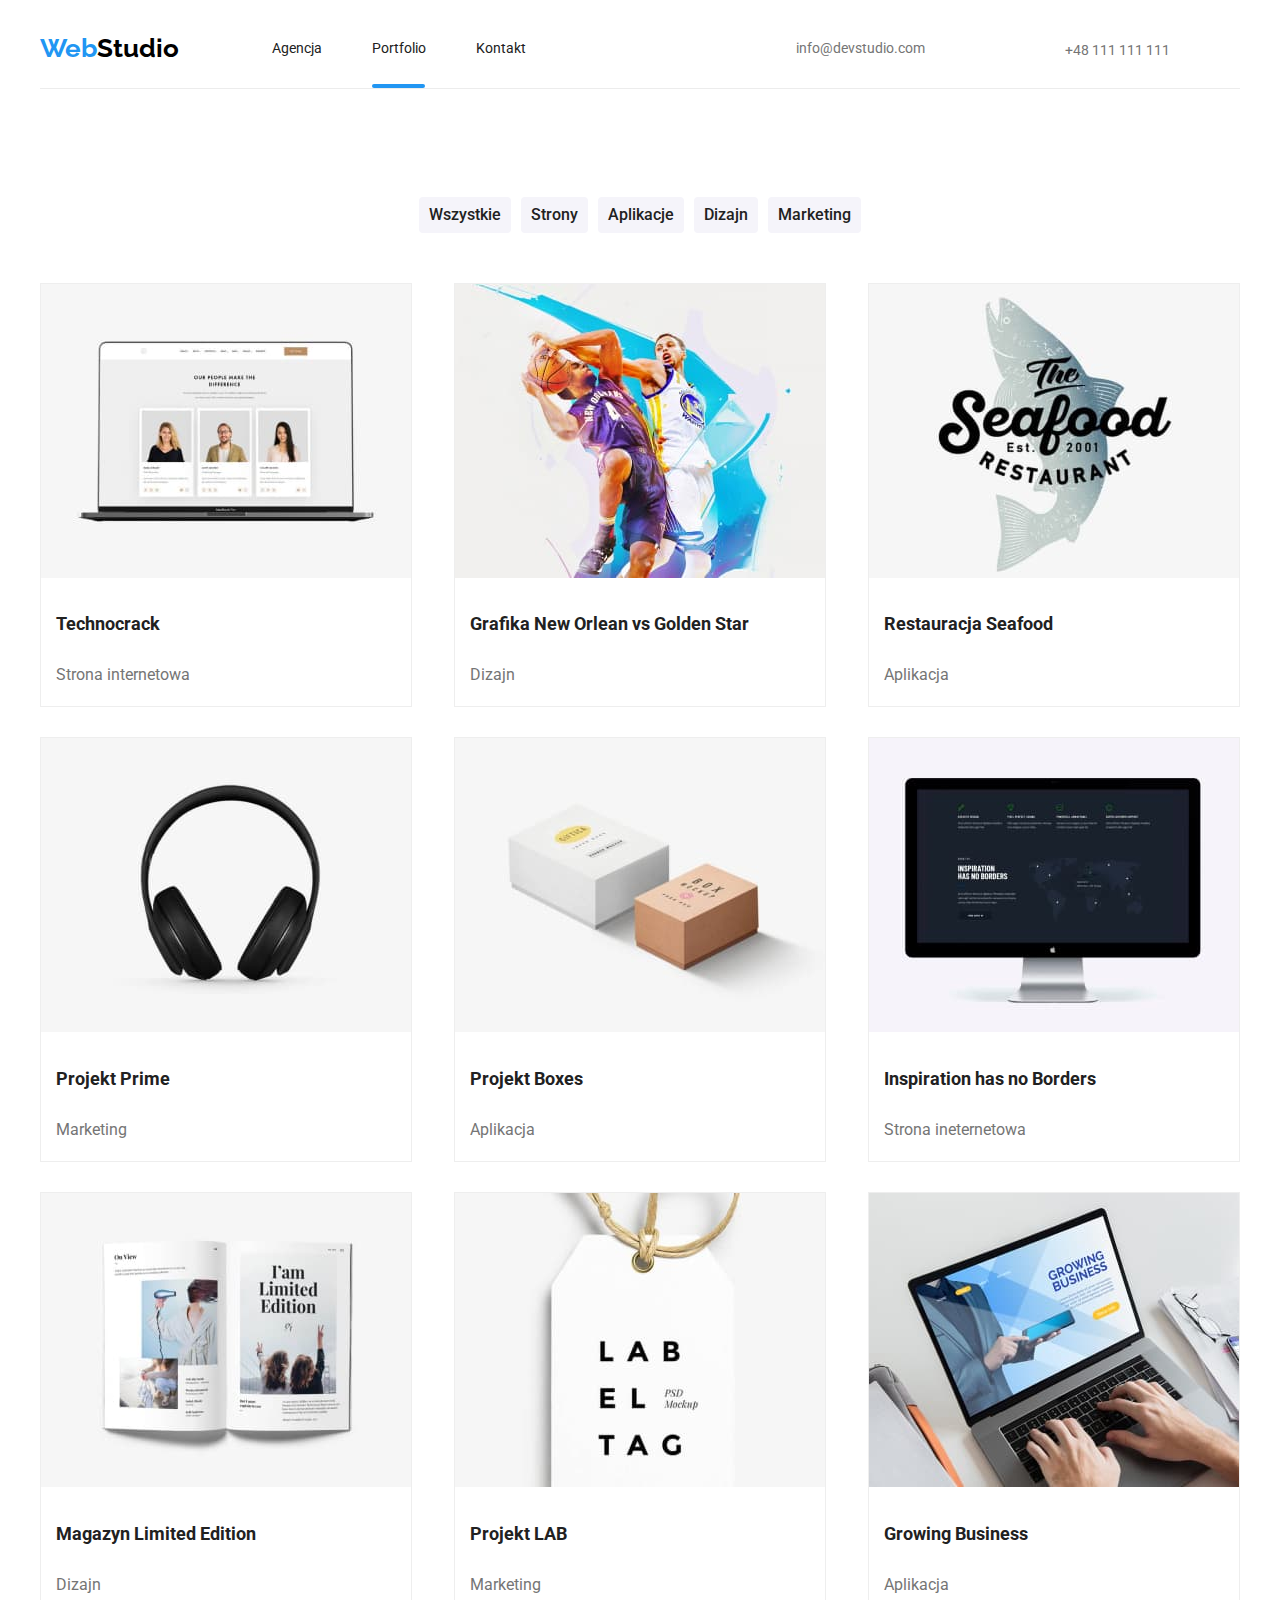
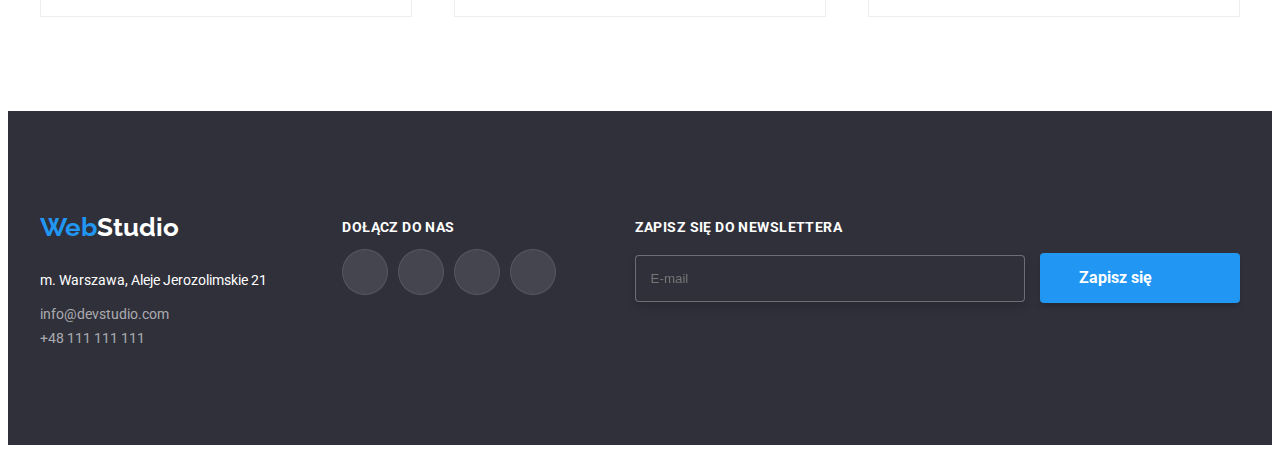
==== portfolio.html @ 59273171 "feat: init" ====
<!DOCTYPE html>
<html lang="pl">
  <head>
    <meta charset="UTF-8" />
    <meta http-equiv="X-UA-Compatible" content="IE=edge" />
    <meta name="viewport" content="width=device-width, initial-scale=1.0" />
    <link rel="preconnect" href="https://fonts.googleapis.com" />
    <link rel="preconnect" href="https://fonts.gstatic.com" crossorigin />
    <link
      rel="stylesheet"
      href="https://cdnjs.cloudflare.com/ajax/libs/modern-normalize/1.1.0/modern-normalize.min.css"
      integrity="sha512-wpPYUAdjBVSE4KJnH1VR1HeZfpl1ub8YT/NKx4PuQ5NmX2tKuGu6U/JRp5y+Y8XG2tV+wKQpNHVUX03MfMFn9Q=="
      crossorigin="anonymous"
      referrerpolicy="no-referrer"
    />
    <link
      href="https://fonts.googleapis.com/css2?family=Raleway:wght@700&family=Roboto:wght@400;500;700;900&display=swap"
      rel="stylesheet"
    />

    <link rel="stylesheet" href="./css/style.css" />
    <title>#Portfolio</title>
  </head>
  <body>
    <header class="header-background container">
      <ul class="list">
        <li>
          <a class="logo" href="/"
            >Web<span class="logo-black">Studio</span>
          </a>
        </li>
        <li class="nav-links">
          <a class="link" href="index.html">Agencja</a>
        </li>
        <li class="nav-links current">
          <a class="link" href="portfolio.html">Portfolio</a>
        </li>
        <li class="nav-links"><a class="link" href="/"> Kontakt </a></li>
      </ul>
      <ul class="nav-list-contacts">
        <li>
          <a class="nav-contact" href="mailto:info@devstudio.com"
            ><svg class="contact-icon">
              <use
                href="/goit-markup-hw-04/images/icons.svg#icon-envelope"
              ></use></svg
            >info@devstudio.com</a
          >
        </li>
        <li class="contacts">
          <a class="nav-contact" href="tel:48111111111"
            ><svg class="contact-icon-phone">
              <use
                href="/goit-markup-hw-04/images/icons.svg#icon-smartphone"
              ></use></svg
            >+48 111 111 111</a
          >
        </li>
      </ul>
    </header>
    <main class="portfolio-main section">
      <section class="product-buttons container">
        <ul class="list">
          <li><button class="button">Wszystkie</button></li>
          <li><button class="button">Strony</button></li>
          <li><button class="button">Aplikacje</button></li>
          <li><button class="button">Dizajn</button></li>
          <li><button class="button">Marketing</button></li>
        </ul>
      </section>
      <section class="section-products">
        <ul class="container list">
          <li class="product-card">
            <img
              src="./images/img-0.jpg"
              alt="Widok na laptop"
              height="294"
              width="370"
            />
            <div class="overlay">
              <p class="overlay-text">
                Technocrack jest popularną platformą wykorzystywaną do
                rozpowszechniania koronawirusa. Firmy wykorzystują tę platformę
                do celów szpiegowskich i ataków na niezabezpieczone serwery
                konkurencji
              </p>
            </div>
            <h3 class="product-card-header">Technocrack</h3>
            <p class="product-card-property">Strona internetowa</p>
          </li>
          <li class="product-card">
            <img
              src="./images/img-1.jpg"
              alt="Dwóch koszykarzy"
              height="294"
              width="370"
            />
            <div class="overlay">
              <p class="overlay-text">
                Technocrack jest popularną platformą wykorzystywaną do
                rozpowszechniania koronawirusa. Firmy wykorzystują tę platformę
                do celów szpiegowskich i ataków na niezabezpieczone serwery
                konkurencji
              </p>
            </div>
            <h3 class="product-card-header">
              Grafika New Orlean vs Golden Star
            </h3>
            <p class="product-card-property">Dizajn</p>
          </li>
          <li class="product-card">
            <img
              src="./images/img-2.jpg"
              alt="Logo restauracji"
              height="294"
              width="370"
            />
            <div class="overlay">
              <p class="overlay-text">
                Technocrack jest popularną platformą wykorzystywaną do
                rozpowszechniania koronawirusa. Firmy wykorzystują tę platformę
                do celów szpiegowskich i ataków na niezabezpieczone serwery
                konkurencji
              </p>
            </div>
            <h3 class="product-card-header">Restauracja Seafood</h3>
            <p class="product-card-property">Aplikacja</p>
          </li>
          <li class="product-card">
            <img
              src="./images/img-3.jpg"
              alt="Słuchawki bezprzewodowe"
              height="294"
              width="370"
            />
            <div class="overlay">
              <p class="overlay-text">
                Technocrack jest popularną platformą wykorzystywaną do
                rozpowszechniania koronawirusa. Firmy wykorzystują tę platformę
                do celów szpiegowskich i ataków na niezabezpieczone serwery
                konkurencji
              </p>
            </div>
            <h3 class="product-card-header">Projekt Prime</h3>
            <p class="product-card-property">Marketing</p>
          </li>
          <li class="product-card">
            <img
              src="./images/img-4.jpg"
              alt="Dwa pudełka"
              height="294"
              width="370"
            />
            <div class="overlay">
              <p class="overlay-text">
                Technocrack jest popularną platformą wykorzystywaną do
                rozpowszechniania koronawirusa. Firmy wykorzystują tę platformę
                do celów szpiegowskich i ataków na niezabezpieczone serwery
                konkurencji
              </p>
            </div>
            <h3 class="product-card-header">Projekt Boxes</h3>
            <p class="product-card-property">Aplikacja</p>
          </li>
          <li class="product-card">
            <img
              src="./images/img-5.jpg"
              alt="Rzut na widok strony na monitorze"
              height="294"
              width="370"
            />
            <div class="overlay">
              <p class="overlay-text">
                Technocrack jest popularną platformą wykorzystywaną do
                rozpowszechniania koronawirusa. Firmy wykorzystują tę platformę
                do celów szpiegowskich i ataków na niezabezpieczone serwery
                konkurencji
              </p>
            </div>
            <h3 class="product-card-header">Inspiration has no Borders</h3>
            <p class="product-card-property">Strona ineternetowa</p>
          </li>
          <li class="product-card">
            <img
              src="./images/img-6.jpg"
              alt="Wnętrze otwartego magazynu"
              height="294"
              width="370"
            />
            <div class="overlay">
              <p class="overlay-text">
                Technocrack jest popularną platformą wykorzystywaną do
                rozpowszechniania koronawirusa. Firmy wykorzystują tę platformę
                do celów szpiegowskich i ataków na niezabezpieczone serwery
                konkurencji
              </p>
            </div>
            <h3 class="product-card-header">Magazyn Limited Edition</h3>
            <p class="product-card-property">Dizajn</p>
          </li>
          <li class="product-card">
            <img
              src="./images/img-7.jpg"
              alt="Papierowa zawieszka produktowa"
              height="294"
              width="370"
            />
            <div class="overlay">
              <p class="overlay-text">
                Technocrack jest popularną platformą wykorzystywaną do
                rozpowszechniania koronawirusa. Firmy wykorzystują tę platformę
                do celów szpiegowskich i ataków na niezabezpieczone serwery
                konkurencji
              </p>
            </div>
            <h3 class="product-card-header">Projekt LAB</h3>
            <p class="product-card-property">Marketing</p>
          </li>
          <li class="product-card">
            <img
              src="./images/img-8.jpg"
              alt="Praca na laptopie nad rozwinięciem biznesu"
              height="294"
              width="370"
            />
            <div class="overlay">
              <p class="overlay-text">
                Technocrack jest popularną platformą wykorzystywaną do
                rozpowszechniania koronawirusa. Firmy wykorzystują tę platformę
                do celów szpiegowskich i ataków na niezabezpieczone serwery
                konkurencji
              </p>
            </div>
            <h3 class="product-card-header">Growing Business</h3>
            <p class="product-card-property">Aplikacja</p>
          </li>
        </ul>
      </section>
    </main>
    <footer class="section-footer section">
      <div class="footer">
        <address class="footer-address">
          <a class="logo" href="/">Web<span class="logo-white">Studio</span></a>
          <p class="address">m. Warszawa, Aleje Jerozolimskie 21</p>
          <a class="footer-contact" href="mailto:info@devstudio.com"
            >info@devstudio.com</a
          ><br />
          <a class="footer-contact" href="tel:48111111111">+48 111 111 111</a>
        </address>
        <div class="social">
          <p class="social-header">Dołącz do nas</p>
          <ul class="social-list">
            <li class="social-icon-bg">
              <svg class="social-icon">
                <use
                  href="/goit-markup-hw-04/images/icons.svg#icon-instagram-2"
                ></use>
              </svg>
            </li>
            <li class="social-icon-bg">
              <svg class="social-icon">
                <use
                  href="/goit-markup-hw-04/images/icons.svg#icon-twitter-1"
                ></use>
              </svg>
            </li>
            <li class="social-icon-bg">
              <svg class="social-icon">
                <use
                  href="/goit-markup-hw-04/images/icons.svg#icon-facebook-1"
                ></use>
              </svg>
            </li>
            <li class="social-icon-bg">
              <svg class="social-icon">
                <use
                  href="/goit-markup-hw-04/images/icons.svg#icon-linkedin-1"
                ></use>
              </svg>
            </li>
          </ul>
        </div>
        <div class="contact-form">
          <label>Zapisz się do newslettera</label><br />
          <input
            type="text"
            name="e-mail"
            placeholder="E-mail"
            class="email-input"
          />
          <button type="button" class="button order">
            Zapisz się
            <svg class="social-icon-form">
              <use
                href="/goit-markup-hw-06/images/icons.svg#icon-icon-send"
              ></use>
            </svg>
          </button>
        </div>
      </div>
    </footer>
  </body>
</html>
---- css/style.css ----
:root {
  --main-color: #212121;
  --secondary-color: #757575;
  --brand-blue: #2196f3;
}
body {
  font-family: "Roboto", sans-serif;
  color: var(--main-color);
  font-size: 14px;
  display: block;
}
.container {
  width: 1200px;
  margin: 0 auto;
}
.section {
  padding: 94px 0px;
}
.list {
  list-style-type: none;
  display: flex;
  justify-content: space-between;
  align-items: center;
  padding: 0;
}

.header-background {
  border-bottom: 1px solid #ececec;
  display: flex;
  justify-content: space-between;
  height: 80px;
}

.logo {
  font-family: "Raleway", sans-serif;
  color: var(--brand-blue);
  font-weight: 700;
  font-size: 26px;
  text-decoration: none;
  margin-right: 93px;
}
.logo-black {
  color: black;
}
.logo-white {
  color: #ffffff;
}
.nav-links {
  color: var(--main-color);
  text-decoration: none;
}
.current::after {
  content: "";
  width: 53px;
  height: 4px;
  background: #2196f3;
  border-radius: 2px;
  position: absolute;
  bottom: 0;
  display: block;
}
.header-background {
  position: relative;
}
.link {
  color: #212121;
  text-decoration: none;
  margin-right: 50px;
}
.nav-links :hover,
.nav-links :focus {
  color: var(--brand-blue);
  transition-duration: 250ms;
  transition-timing-function: cubic-bezier(0.4, 0, 0.2, 1);
}
.nav-list-contacts {
  align-items: center;
  list-style: none;
  padding: 10px;
  justify-content: space-between;
}
.nav-contact {
  color: var(--secondary-color, grey);
  text-decoration: none;
  margin: 0px 50px;
  padding: 10px;
}

.nav-contact:hover,
.nav-contact:active {
  color: var(--brand-blue);
  fill: var(--brand-blue);
  transition-duration: 250ms;
  transition-timing-function: cubic-bezier(0.4, 0, 0.2, 1);
}

.nav-contact:hover > .contact-icon {
  color: var(--brand-blue);
  fill: var(--brand-blue);
  transition-duration: 250ms;
  transition-timing-function: cubic-bezier(0.4, 0, 0.2, 1);
}
.nav-contact:hover > .contact-icon-phone {
  color: var(--brand-blue);
  fill: var(--brand-blue);
  transition-duration: 250ms;
  transition-timing-function: cubic-bezier(0.4, 0, 0.2, 1);
}

.nav-list-contacts {
  display: flex;
}
.contact-icon {
  width: 16px;
  height: 12px;
  fill: #757575;
  margin-right: 10px;
}
.contact-icon-phone {
  width: 10px;
  height: 16px;
  fill: #757575;
  margin-right: 10px;
}

.main-header {
  margin-left: auto;
  margin-right: auto;
  max-width: 1600px;
  display: block;
  color: #ffffff;
  text-align: center;
  background-image: linear-gradient(
      to bottom,
      rgba(47, 48, 58, 0.4),
      rgba(47, 48, 58, 0.4)
    ),
    url(/goit-markup-hw-04/images/backgroud-img.jpg);
}
.main-header-tekst {
  font-weight: 900;
  font-size: 44px;
  line-height: 1.34;
  text-align: center;
  letter-spacing: 0.06em;
  text-transform: uppercase;
}
.button.order {
  font-weight: 700;
  font-size: 16px;
  line-height: 1.9;
  align-items: center;
  text-align: center;
  letter-spacing: 0, 06em;
  color: #ffffff;
  text-transform: none;
  width: 200px;
  height: 50px;
  background-color: var(--brand-blue);
  border-radius: 4px;
  border: none;
  box-shadow: 0px 4px 4px rgba(0, 0, 0, 0.15);
}

.first-section {
  line-height: 1.7;
  letter-spacing: 0, 03em;
  color: var(--secondary-color, grey);
}
.asset-list {
  gap: 30px;
}
.first-section-header {
  font-weight: 700;
  line-height: 1.1;
  letter-spacing: 0, 03em;
  color: var(--main-color);
  text-transform: uppercase;
}
.list-asset {
  list-style-type: none;
  padding: 0;
  display: flex;
  gap: 30px;
}

.asset-card {
  width: 270px;
  height: 120px;
  background-color: #f5f4fa;
  border: 1px solid #f5f4fa;
  border-radius: 4px;
  display: flex;
  justify-content: center;
  align-items: center;
}
.asset-card:last-child {
  margin: 0;
}

.icon-asset {
  width: 70px;
  height: 70px;
}

.section-header {
  font-weight: 700;
  font-size: 36px;
  line-height: 1.2;
  letter-spacing: 0, 03em;
  text-align: center;
  margin-bottom: 50px;
}
.our-team {
  background-color: #f5f4fa;
}
.card {
  background-color: #ffffff;
  font-size: 16px;
  line-height: 1.2;
  text-align: center;
  color: var(--secondary-color, grey);
  box-shadow: 0px 1px 3px rgba(0, 0, 0, 0.12), 0px 1px 1px rgba(0, 0, 0, 0.14),
    0px 2px 1px rgba(0, 0, 0, 0.2);
}
.card-header {
  font-weight: 500;
  color: var(--main-color);
}
.social-icon-grey {
  width: 20px;
  height: 20px;
  fill: #afb1b8;
  align-self: center;
}

.social-crew {
  width: 44px;
  height: 44px;
  border-radius: 50%;
  display: flex;
  justify-content: center;
}
.social-crew:hover,
.social-crew:focus {
  background-color: var(--brand-blue);
  border: 1px solid var(--brand-blue);
  cursor: pointer;
  transition-duration: 250ms;
  transition-timing-function: cubic-bezier(0.4, 0, 0.2, 1);
}
.social-crew:hover > .social-icon-grey {
  fill: white;
}

.section-footer {
  background-color: #2f303a;
  font-weight: 400;
}
.footer {
  max-width: 1200px;
  margin: 0 auto;
  display: flex;
  justify-content: space-between;
}
.footer-address {
  font-style: normal;
  line-height: 1.7;
  color: #ffffff;
  margin-right: 70px;
}
.address {
  margin: 20px 0px 10px 0px;
}
.footer-contact {
  font-weight: 400;
  line-height: 1.7;
  color: rgba(255, 255, 255, 0.6);
  text-decoration: none;
}
.footer-contact:hover,
.footer-contact:focus {
  color: var(--brand-blue);
  cursor: pointer;
  transition-duration: 250ms;
  transition-timing-function: cubic-bezier(0.4, 0, 0.2, 1);
}

.portfolio-main {
  border-top: #ececec;
}
.product-buttons > ul {
  text-align: center;
  justify-content: center;
  gap: 10px;
}
.button {
  font-family: "Roboto", sans-serif;
  font-weight: 500;
  font-size: 16px;
  line-height: 1.6;
  text-align: center;
  color: var(--main-color);
  cursor: pointer;
  padding: 5px 10px;
  background-color: #f5f4fa;
  border: none;
  border-radius: 4px;
}
.button:hover,
.button:focus {
  border-radius: 4px;
  color: #ffffff;
  background-color: var(--brand-blue);
  border-color: var(--brand-blue);
  box-shadow: 0px 3px 1px rgba(0, 0, 0, 0.1), 0px 1px 2px rgba(0, 0, 0, 0.08),
    0px 2px 2px rgba(0, 0, 0, 0.12);
  cursor: pointer;
  transition-duration: 250ms;
  transition-timing-function: cubic-bezier(0.4, 0, 0.2, 1);
}
.product-card {
  box-sizing: border-box;
  background-color: #ffffff;
  border: 1px solid #eeeeee;
  font-size: 16px;
  line-height: 1.9;
  color: var(--secondary-color, grey);
  position: relative;
}

.product-card:hover,
.product-card:focus {
  box-shadow: 0px 1px 1px rgba(0, 0, 0, 0.12), 0px 4px 4px rgba(0, 0, 0, 0.06),
    1px 4px 6px rgba(0, 0, 0, 0.16);
  cursor: pointer;
  transition-duration: 250ms;
  transition-timing-function: cubic-bezier(0.4, 0, 0.2, 1);
}

.product-card-header {
  font-weight: 700;
  font-size: 18px;
  line-height: 2;
  color: var(--main-color);
  margin-left: 15px;
}
.product-card-property {
  margin-left: 15px;
}

.section-products > .container {
  flex-wrap: wrap;
  gap: 15px;
  row-gap: 30px;
}
.portfolio-main > .product-buttons {
  margin-bottom: 50px;
}

.icon {
  width: 106px;
  height: 60.4px;
  fill: #afb1b8;
}
.icon-container {
  display: flex;
  width: 170px;
  height: 92px;
  border: 1px solid #afb1b8;
  border-radius: 4px;
  align-items: center;
  justify-content: center;
}
.icon-container:hover > .icon {
  fill: #2196f3;
  transition-duration: 250ms;
  transition-timing-function: cubic-bezier(0.4, 0, 0.2, 1);
}
.icon-container:hover {
  border: 1px solid #2196f3;
  cursor: pointer;
  transition-duration: 250ms;
  transition-timing-function: cubic-bezier(0.4, 0, 0.2, 1);
}

.list-clients {
  display: flex;
  list-style-type: none;
  margin: 0 auto;
  padding: 0;
  justify-content: space-between;
  gap: 30px;
}
.social-header {
  font-weight: 700;
  font-size: 14px;
  line-height: 16px;
  letter-spacing: 0.03em;
  text-transform: uppercase;
  color: #ffffff;
}
.social-icon {
  width: 20px;
  height: 20px;
  fill: #ffffff;
  align-self: center;
}
.social-icon-bg {
  width: 44px;
  height: 44px;
  background-color: rgba(255, 255, 255, 0.1);
  border: 1px solid rgba(255, 255, 255, 0.1);
  border-radius: 50%;
  display: flex;
  justify-content: center;
}
.social-icon-bg:hover,
.social-icon-bg:focus {
  background-color: var(--brand-blue);
  border: 1px solid var(--brand-blue);
  cursor: pointer;
}
.social {
  margin-right: 78px;
}
.social-list {
  display: flex;
  gap: 10px;
  padding: 0;
  padding-bottom: 30px;
  justify-content: center;
}
.contact-form {
  font-weight: 700;
  font-size: 14px;
  line-height: 16px;
  letter-spacing: 0.03em;
  text-transform: uppercase;
  margin-top: 14px;
  color: #ffffff;
}
.contact-form > .button {
  display: inline-flex;
  align-items: center;
  justify-content: center;
}
.email-input {
  padding: 15px;
  margin-top: 20px;
  margin-right: 12px;
  width: 358px;
  border: 1px solid rgba(255, 255, 255, 0.3);
  filter: drop-shadow(0px 4px 4px rgba(0, 0, 0, 0.15));
  border-radius: 4px;
  background: #2f303a;
  color: rgba(255, 255, 255, 0.6);
}
.social-icon-form {
  width: 24px;
  height: 24px;
  fill: #ffffff;
  margin-left: 24px;
}

.backdrop {
  position: fixed;
  left: 0;
  right: 0;
  top: 0;
  bottom: 0;
  background: rgba(0, 0, 0, 0.2);
}

.is-hidden {
  opacity: 0;
  visibility: hidden;
  pointer-events: none;
}
.modal {
  width: 528px;
  height: 581px;
  background: #ffffff;
  box-shadow: 0px 1px 3px rgba(0, 0, 0, 0.12), 0px 1px 1px rgba(0, 0, 0, 0.14),
    0px 2px 1px rgba(0, 0, 0, 0.2);
  border-radius: 4px;
  position: absolute;
  margin: auto;
  top: 221px;
  top:50%;
  left:50%;
  transform: translate(-50%, -50%);
}
.modal > h2 {
  font-weight: 700;
  margin-top: 2px;
  margin-bottom: 12px;
  font-size: 20px;
  line-height: 23px;
  text-align: center;
  letter-spacing: 0.03em;
  color: #212121;
  padding: 2px 40px 0 40px;
}

.close-btn {
  width: 30px;
  height: 30px;
  border: 1px solid rgba(0, 0, 0, 0.1);
  border-radius: 50%;
  cursor: pointer;
  background-color: white;
  display: flex;
  align-items: center;
  justify-content: center;
  margin-right: 8px;
  margin-top: 8px;
  margin-left: auto;

}
.close-icon{
  width: 11px;
  height: 11px;
  fill: black;
  
}
.form {
  padding-left: 40px;
  padding-right: 40px;
  font-weight: 400;
  font-size: 12px;
  line-height: 14px;
  letter-spacing: 0.01em;
  color: #757575;
}
.input-area {
  border: 1px solid rgba(33, 33, 33, 0.2);
  border-radius: 4px;
  width: 448px;
  height: 40px;
  margin-top: 4px;
  margin-bottom: 10px;
  padding-left: 42px;
}
.textarea {
  border: 1px solid rgba(33, 33, 33, 0.2);
  border-radius: 4px;
  width: 448px;
  margin-top: 4px;
  margin-bottom: 20px;
  padding: 12px 16px;
  resize: none;
}
.textarea:focus {
  outline: none;
  border: 1px solid var(--brand-blue);
}
.label-text {
  margin: 0;
}
.form-label {
  position: relative;
  display: block;
}

.form-icon {
  width: 15px;
  height: 12px;
  position: absolute;
  left: 15px;
  top: 32px;
}
.form-label:hover,
.form-label:active {
  fill: var(--brand-blue);
  transition-duration: 250ms;
  transition-timing-function: cubic-bezier(0.4, 0, 0.2, 1);
}
.input-area:hover,
.input-area:active {
  outline: none;
  border: 1px solid var(--brand-blue);
  outline: 1px solid var(--brand-blue);
  transition-duration: 250ms;
  transition-timing-function: cubic-bezier(0.4, 0, 0.2, 1);
}
.input-area:focus {
  outline: none;
  border: 1px solid var(--brand-blue);
  transition-duration: 250ms;
  transition-timing-function: cubic-bezier(0.4, 0, 0.2, 1);
}
.form-icon:focus {
  fill: var(--brand-blue);
  border-color: var(--brand-blue);
  transition-duration: 250ms;
  transition-timing-function: cubic-bezier(0.4, 0, 0.2, 1);

}
.input-area:focus + .form-icon {
  fill: var(--brand-blue);
}

.policy-check {
  display: inline;
}
.blue-undertext {
  color: var(--brand-blue);
  text-decoration: underline;
}
.submit-button {
  display: block;
  width: 200px;
  height: 50px;
  margin-top: 30px;
  margin-right: auto;
  margin-left: auto;
  color: white;
  background-color: var(--brand-blue);
  border-radius: 4px;
  border: none;
  box-shadow: 0px 4px 4px rgba(0, 0, 0, 0.15);
  font-weight: 700;
  font-size: 16px;
  line-height: 30px;
  cursor: pointer;
}
.checkbox-container{
  display: block;
  position: relative;
  margin-bottom: 30px;
  cursor: pointer;
  font-size: 14px;
  font-weight: 400;
  margin-left: 15px;
  padding-left: 9px;
}
.checkbox{
  position: absolute;
  opacity: 0;
  cursor: pointer;
  height: 0;
  width: 0;
}
.checkmark {
  position: absolute;
  top: 0;
  left: 0;
  height: 15px;
  width: 16px;
  border: 2px solid var(--main-color);
  border-radius: 2px;
}
.checkbox-container input:checked ~ .checkmark {
  background-color: #2196F3;
  border: 2px solid var(--brand-blue);
  border-radius: 2px;
}
.check-icon{
opacity: 0;
width: 11px;
height: 8px;
fill: white;
position: relative;
left: -7px;
}
.checkbox-container input:checked ~ svg{
  opacity: 1;
}
.thumb {
  position: relative;
}
.thumb > .label {
  position: absolute;
  bottom: 0;
  margin: 0;
  width: 370px;
  height: 70px;
  font-weight: 700;
  font-size: 14px;
  line-height: 16px;
  text-align: center;
  padding: 27px 0;
  letter-spacing: 0.03em;
  text-transform: uppercase;
  color: #ffffff;
  background: rgba(47, 48, 58, 0.8);
}
.overlay {
  position: absolute;
  top: 0;
  bottom: 0;
  left: 0;
  right: 0;
  height: 294px;
  width: 370px;
  margin: 0;
  background: rgba(33, 150, 243, 0.9);
  font-weight: 400;
  font-size: 18px;
  line-height: 28px;
  letter-spacing: 0.03em;
  color: #ffffff;
  opacity: 0;
  transform: translatey(100%);
}
.overlay-text {
  margin-left: 24px;
  margin-right: 45px;
}

.product-card:hover .overlay,
.product-card:focus .overlay {
  opacity: 1;
  transition-duration: 250ms;
  transition-timing-function: cubic-bezier(0.4, 0, 0.2, 1);
  transform: translatey(0);
}
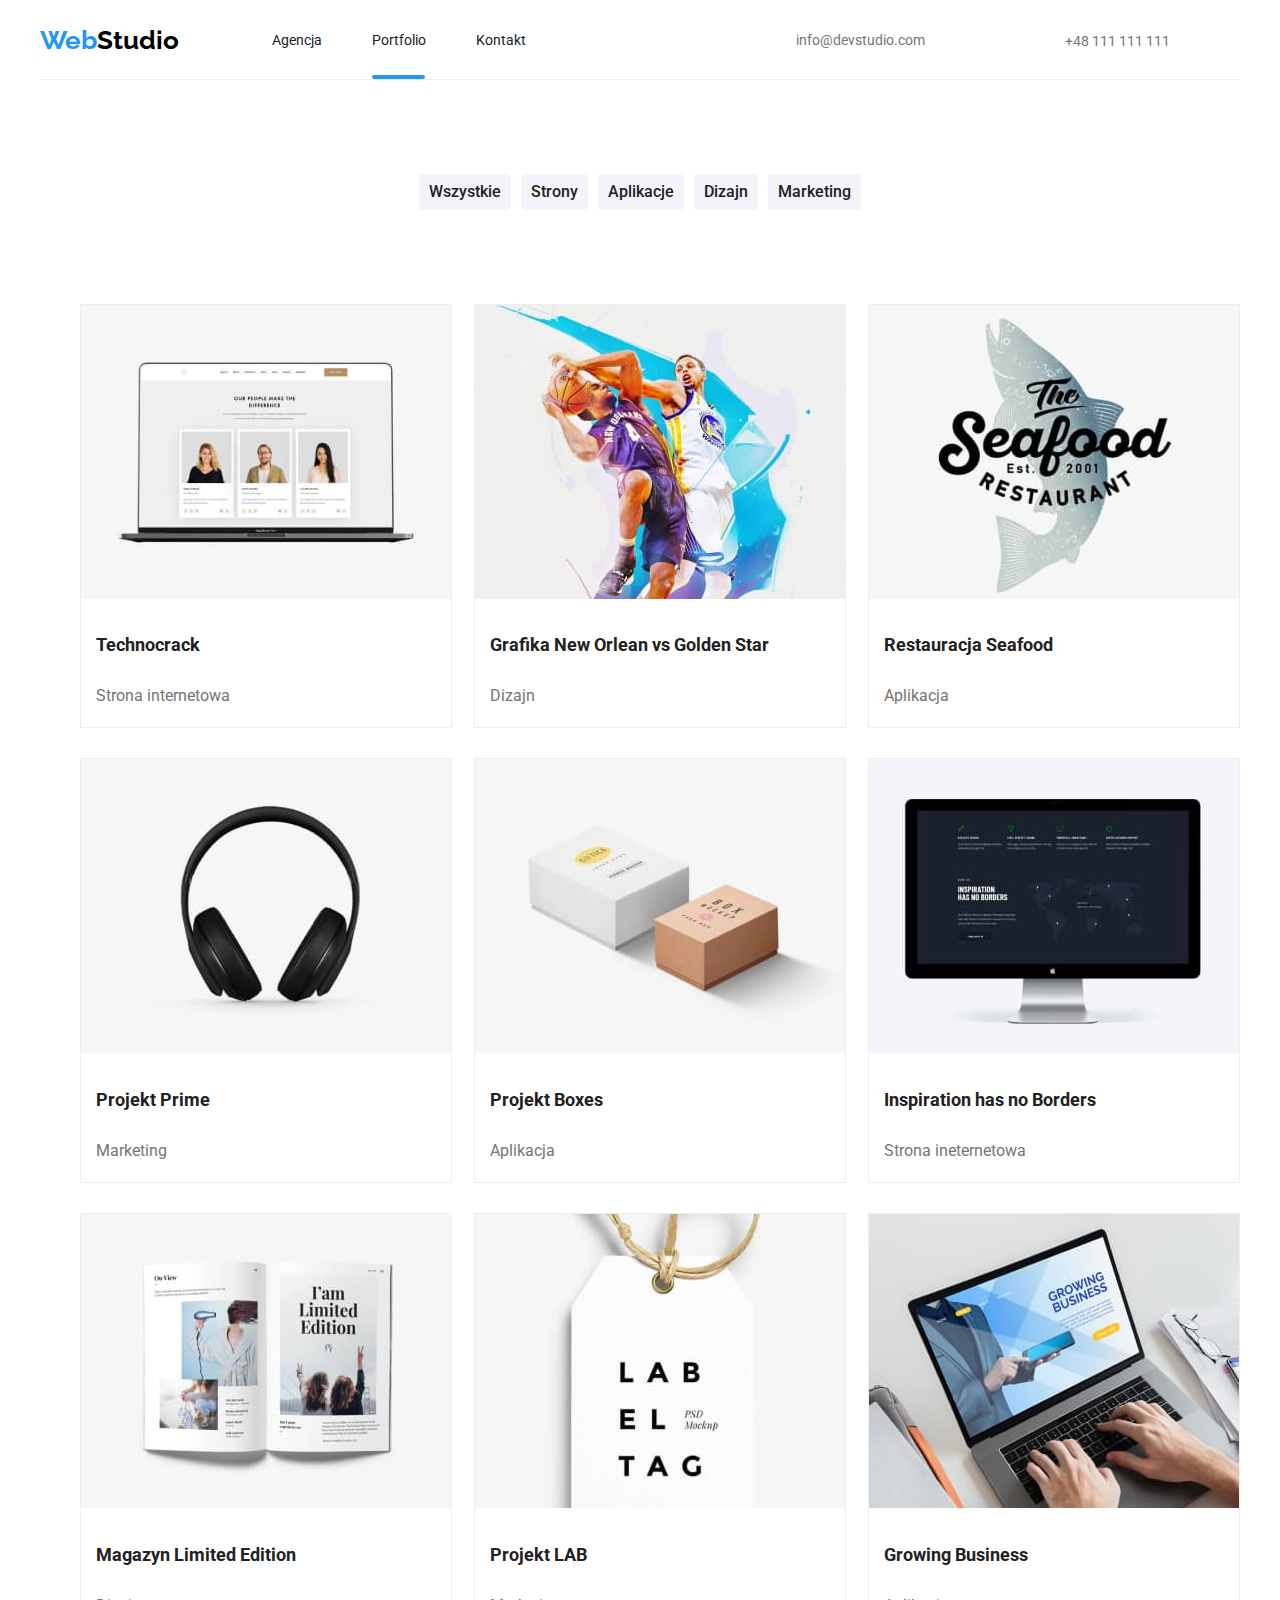
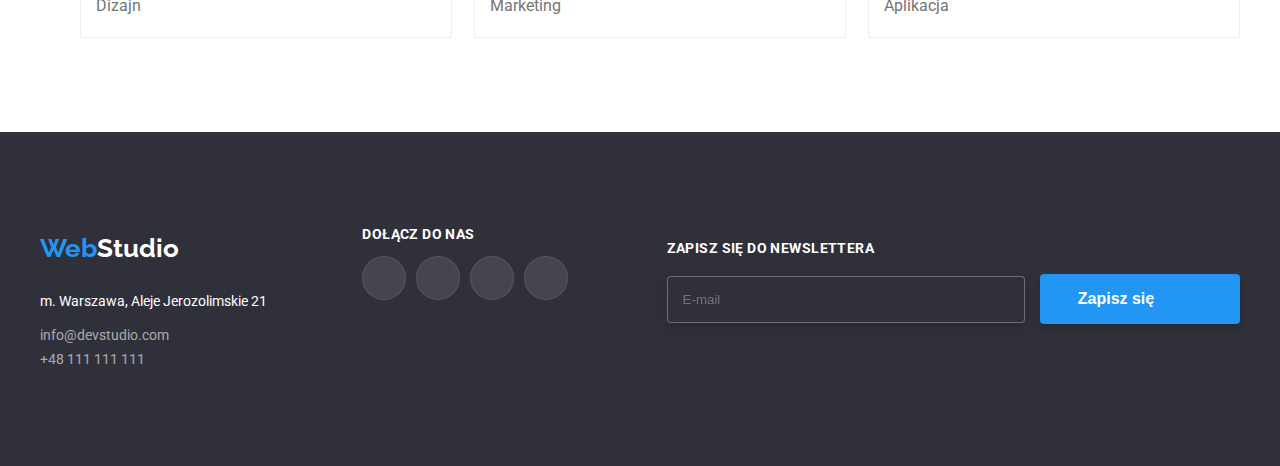
==== commit 2870f652: "fix: nesting and add BEM/SASS to portfolio" ====
--- a/portfolio.html
+++ b/portfolio.html
@@ -18,38 +18,46 @@
       rel="stylesheet"
     />
 
-    <link rel="stylesheet" href="./css/style.css" />
+    <link rel="stylesheet" href="css/main.min.css" />
     <title>#Portfolio</title>
   </head>
   <body>
-    <header class="header-background container">
-      <ul class="list">
+    <header class="page-header">
+      <ul class="page-header__navigation">
         <li>
           <a class="logo" href="/"
-            >Web<span class="logo-black">Studio</span>
+            >Web<span class="logo--black">Studio</span>
           </a>
         </li>
-        <li class="nav-links">
-          <a class="link" href="index.html">Agencja</a>
-        </li>
-        <li class="nav-links current">
-          <a class="link" href="portfolio.html">Portfolio</a>
-        </li>
-        <li class="nav-links"><a class="link" href="/"> Kontakt </a></li>
+        <li class="page-header__item">
+          <a class="page-header__link" href="index.html">Agencja</a>
+        </li>
+        <li class="page-header__item">
+          <a
+            class="page-header__link page-header__item--active"
+            href="portfolio.html"
+            >Portfolio</a
+          >
+        </li>
+        <li class="page-header__item">
+          <a class="page-header__link" href="/"> Kontakt </a>
+        </li>
       </ul>
-      <ul class="nav-list-contacts">
+      <ul class="page-header__contact">
         <li>
-          <a class="nav-contact" href="mailto:info@devstudio.com"
-            ><svg class="contact-icon">
+          <a class="page-header__contact-item" href="mailto:info@devstudio.com"
+            ><svg class="page-header__contact-icon">
               <use
                 href="/goit-markup-hw-04/images/icons.svg#icon-envelope"
               ></use></svg
             >info@devstudio.com</a
           >
         </li>
-        <li class="contacts">
-          <a class="nav-contact" href="tel:48111111111"
-            ><svg class="contact-icon-phone">
+        <li>
+          <a class="page-header__contact-item" href="tel:48111111111"
+            ><svg
+              class="page-header__contact-icon page-header__contact-icon--phone"
+            >
               <use
                 href="/goit-markup-hw-04/images/icons.svg#icon-smartphone"
               ></use></svg
@@ -58,221 +66,223 @@
         </li>
       </ul>
     </header>
-    <main class="portfolio-main section">
-      <section class="product-buttons container">
-        <ul class="list">
-          <li><button class="button">Wszystkie</button></li>
-          <li><button class="button">Strony</button></li>
-          <li><button class="button">Aplikacje</button></li>
-          <li><button class="button">Dizajn</button></li>
-          <li><button class="button">Marketing</button></li>
+    <main>
+      <section class="select-section">
+        <ul class="select-section__list">
+          <li><button class="select-section__button">Wszystkie</button></li>
+          <li><button class="select-section__button">Strony</button></li>
+          <li><button class="select-section__button">Aplikacje</button></li>
+          <li><button class="select-section__button">Dizajn</button></li>
+          <li><button class="select-section__button">Marketing</button></li>
         </ul>
       </section>
-      <section class="section-products">
-        <ul class="container list">
-          <li class="product-card">
+      <section>
+        <ul class="product">
+          <li class="product__card">
             <img
               src="./images/img-0.jpg"
               alt="Widok na laptop"
               height="294"
               width="370"
             />
-            <div class="overlay">
-              <p class="overlay-text">
-                Technocrack jest popularną platformą wykorzystywaną do
-                rozpowszechniania koronawirusa. Firmy wykorzystują tę platformę
-                do celów szpiegowskich i ataków na niezabezpieczone serwery
-                konkurencji
-              </p>
-            </div>
-            <h3 class="product-card-header">Technocrack</h3>
-            <p class="product-card-property">Strona internetowa</p>
-          </li>
-          <li class="product-card">
+            <div class="product__overlay">
+              <p class="product__overlay-text">
+                Technocrack jest popularną platformą wykorzystywaną do
+                rozpowszechniania koronawirusa. Firmy wykorzystują tę platformę
+                do celów szpiegowskich i ataków na niezabezpieczone serwery
+                konkurencji
+              </p>
+            </div>
+            <h3 class="product__card-header">Technocrack</h3>
+            <p class="product__card-property">Strona internetowa</p>
+          </li>
+          <li class="product__card">
             <img
               src="./images/img-1.jpg"
               alt="Dwóch koszykarzy"
               height="294"
               width="370"
             />
-            <div class="overlay">
-              <p class="overlay-text">
-                Technocrack jest popularną platformą wykorzystywaną do
-                rozpowszechniania koronawirusa. Firmy wykorzystują tę platformę
-                do celów szpiegowskich i ataków na niezabezpieczone serwery
-                konkurencji
-              </p>
-            </div>
-            <h3 class="product-card-header">
+            <div class="product__overlay">
+              <p class="product__overlay-text">
+                Technocrack jest popularną platformą wykorzystywaną do
+                rozpowszechniania koronawirusa. Firmy wykorzystują tę platformę
+                do celów szpiegowskich i ataków na niezabezpieczone serwery
+                konkurencji
+              </p>
+            </div>
+            <h3 class="product__card-header">
               Grafika New Orlean vs Golden Star
             </h3>
-            <p class="product-card-property">Dizajn</p>
-          </li>
-          <li class="product-card">
+            <p class="product__card-property">Dizajn</p>
+          </li>
+          <li class="product__card">
             <img
               src="./images/img-2.jpg"
               alt="Logo restauracji"
               height="294"
               width="370"
             />
-            <div class="overlay">
-              <p class="overlay-text">
-                Technocrack jest popularną platformą wykorzystywaną do
-                rozpowszechniania koronawirusa. Firmy wykorzystują tę platformę
-                do celów szpiegowskich i ataków na niezabezpieczone serwery
-                konkurencji
-              </p>
-            </div>
-            <h3 class="product-card-header">Restauracja Seafood</h3>
-            <p class="product-card-property">Aplikacja</p>
-          </li>
-          <li class="product-card">
+            <div class="product__overlay">
+              <p class="product__overlay-text">
+                Technocrack jest popularną platformą wykorzystywaną do
+                rozpowszechniania koronawirusa. Firmy wykorzystują tę platformę
+                do celów szpiegowskich i ataków na niezabezpieczone serwery
+                konkurencji
+              </p>
+            </div>
+            <h3 class="product__card-header">Restauracja Seafood</h3>
+            <p class="product__card-property">Aplikacja</p>
+          </li>
+          <li class="product__card">
             <img
               src="./images/img-3.jpg"
               alt="Słuchawki bezprzewodowe"
               height="294"
               width="370"
             />
-            <div class="overlay">
-              <p class="overlay-text">
-                Technocrack jest popularną platformą wykorzystywaną do
-                rozpowszechniania koronawirusa. Firmy wykorzystują tę platformę
-                do celów szpiegowskich i ataków na niezabezpieczone serwery
-                konkurencji
-              </p>
-            </div>
-            <h3 class="product-card-header">Projekt Prime</h3>
-            <p class="product-card-property">Marketing</p>
-          </li>
-          <li class="product-card">
+            <div class="product__overlay">
+              <p class="product__overlay-text">
+                Technocrack jest popularną platformą wykorzystywaną do
+                rozpowszechniania koronawirusa. Firmy wykorzystują tę platformę
+                do celów szpiegowskich i ataków na niezabezpieczone serwery
+                konkurencji
+              </p>
+            </div>
+            <h3 class="product__card-header">Projekt Prime</h3>
+            <p class="product__card-property">Marketing</p>
+          </li>
+          <li class="product__card">
             <img
               src="./images/img-4.jpg"
               alt="Dwa pudełka"
               height="294"
               width="370"
             />
-            <div class="overlay">
-              <p class="overlay-text">
-                Technocrack jest popularną platformą wykorzystywaną do
-                rozpowszechniania koronawirusa. Firmy wykorzystują tę platformę
-                do celów szpiegowskich i ataków na niezabezpieczone serwery
-                konkurencji
-              </p>
-            </div>
-            <h3 class="product-card-header">Projekt Boxes</h3>
-            <p class="product-card-property">Aplikacja</p>
-          </li>
-          <li class="product-card">
+            <div class="product__overlay">
+              <p class="product__overlay-text">
+                Technocrack jest popularną platformą wykorzystywaną do
+                rozpowszechniania koronawirusa. Firmy wykorzystują tę platformę
+                do celów szpiegowskich i ataków na niezabezpieczone serwery
+                konkurencji
+              </p>
+            </div>
+            <h3 class="product__card-header">Projekt Boxes</h3>
+            <p class="product__card-property">Aplikacja</p>
+          </li>
+          <li class="product__card">
             <img
               src="./images/img-5.jpg"
               alt="Rzut na widok strony na monitorze"
               height="294"
               width="370"
             />
-            <div class="overlay">
-              <p class="overlay-text">
-                Technocrack jest popularną platformą wykorzystywaną do
-                rozpowszechniania koronawirusa. Firmy wykorzystują tę platformę
-                do celów szpiegowskich i ataków na niezabezpieczone serwery
-                konkurencji
-              </p>
-            </div>
-            <h3 class="product-card-header">Inspiration has no Borders</h3>
-            <p class="product-card-property">Strona ineternetowa</p>
-          </li>
-          <li class="product-card">
+            <div class="product__overlay">
+              <p class="product__overlay-text">
+                Technocrack jest popularną platformą wykorzystywaną do
+                rozpowszechniania koronawirusa. Firmy wykorzystują tę platformę
+                do celów szpiegowskich i ataków na niezabezpieczone serwery
+                konkurencji
+              </p>
+            </div>
+            <h3 class="product__card-header">Inspiration has no Borders</h3>
+            <p class="product__card-property">Strona ineternetowa</p>
+          </li>
+          <li class="product__card">
             <img
               src="./images/img-6.jpg"
               alt="Wnętrze otwartego magazynu"
               height="294"
               width="370"
             />
-            <div class="overlay">
-              <p class="overlay-text">
-                Technocrack jest popularną platformą wykorzystywaną do
-                rozpowszechniania koronawirusa. Firmy wykorzystują tę platformę
-                do celów szpiegowskich i ataków na niezabezpieczone serwery
-                konkurencji
-              </p>
-            </div>
-            <h3 class="product-card-header">Magazyn Limited Edition</h3>
-            <p class="product-card-property">Dizajn</p>
-          </li>
-          <li class="product-card">
+            <div class="product__overlay">
+              <p class="product__overlay-text">
+                Technocrack jest popularną platformą wykorzystywaną do
+                rozpowszechniania koronawirusa. Firmy wykorzystują tę platformę
+                do celów szpiegowskich i ataków na niezabezpieczone serwery
+                konkurencji
+              </p>
+            </div>
+            <h3 class="product__card-header">Magazyn Limited Edition</h3>
+            <p class="product__card-property">Dizajn</p>
+          </li>
+          <li class="product__card">
             <img
               src="./images/img-7.jpg"
               alt="Papierowa zawieszka produktowa"
               height="294"
               width="370"
             />
-            <div class="overlay">
-              <p class="overlay-text">
-                Technocrack jest popularną platformą wykorzystywaną do
-                rozpowszechniania koronawirusa. Firmy wykorzystują tę platformę
-                do celów szpiegowskich i ataków na niezabezpieczone serwery
-                konkurencji
-              </p>
-            </div>
-            <h3 class="product-card-header">Projekt LAB</h3>
-            <p class="product-card-property">Marketing</p>
-          </li>
-          <li class="product-card">
+            <div class="product__overlay">
+              <p class="product__overlay-text">
+                Technocrack jest popularną platformą wykorzystywaną do
+                rozpowszechniania koronawirusa. Firmy wykorzystują tę platformę
+                do celów szpiegowskich i ataków na niezabezpieczone serwery
+                konkurencji
+              </p>
+            </div>
+            <h3 class="product__card-header">Projekt LAB</h3>
+            <p class="product__card-property">Marketing</p>
+          </li>
+          <li class="product__card">
             <img
               src="./images/img-8.jpg"
               alt="Praca na laptopie nad rozwinięciem biznesu"
               height="294"
               width="370"
             />
-            <div class="overlay">
-              <p class="overlay-text">
-                Technocrack jest popularną platformą wykorzystywaną do
-                rozpowszechniania koronawirusa. Firmy wykorzystują tę platformę
-                do celów szpiegowskich i ataków na niezabezpieczone serwery
-                konkurencji
-              </p>
-            </div>
-            <h3 class="product-card-header">Growing Business</h3>
-            <p class="product-card-property">Aplikacja</p>
+            <div class="product__overlay">
+              <p class="product__overlay-text">
+                Technocrack jest popularną platformą wykorzystywaną do
+                rozpowszechniania koronawirusa. Firmy wykorzystują tę platformę
+                do celów szpiegowskich i ataków na niezabezpieczone serwery
+                konkurencji
+              </p>
+            </div>
+            <h3 class="product__card-header">Growing Business</h3>
+            <p class="product__card-property">Aplikacja</p>
           </li>
         </ul>
       </section>
     </main>
-    <footer class="section-footer section">
-      <div class="footer">
-        <address class="footer-address">
-          <a class="logo" href="/">Web<span class="logo-white">Studio</span></a>
-          <p class="address">m. Warszawa, Aleje Jerozolimskie 21</p>
-          <a class="footer-contact" href="mailto:info@devstudio.com"
+    <footer class="footer">
+      <div class="footer__container">
+        <address class="footer__address-container">
+          <a class="logo" href="/"
+            >Web<span class="logo--white">Studio</span></a
+          >
+          <p class="footer__address">m. Warszawa, Aleje Jerozolimskie 21</p>
+          <a class="footer__contact" href="mailto:info@devstudio.com"
             >info@devstudio.com</a
           ><br />
-          <a class="footer-contact" href="tel:48111111111">+48 111 111 111</a>
+          <a class="footer__contact" href="tel:48111111111">+48 111 111 111</a>
         </address>
-        <div class="social">
-          <p class="social-header">Dołącz do nas</p>
-          <ul class="social-list">
-            <li class="social-icon-bg">
-              <svg class="social-icon">
+        <div class="footer__social">
+          <p class="footer__social-header">Dołącz do nas</p>
+          <ul class="footer__social-list">
+            <li class="footer__social-icon-background">
+              <svg class="footer__social-icon">
                 <use
                   href="/goit-markup-hw-04/images/icons.svg#icon-instagram-2"
                 ></use>
               </svg>
             </li>
-            <li class="social-icon-bg">
-              <svg class="social-icon">
+            <li class="footer__social-icon-background">
+              <svg class="footer__social-icon">
                 <use
                   href="/goit-markup-hw-04/images/icons.svg#icon-twitter-1"
                 ></use>
               </svg>
             </li>
-            <li class="social-icon-bg">
-              <svg class="social-icon">
+            <li class="footer__social-icon-background">
+              <svg class="footer__social-icon">
                 <use
                   href="/goit-markup-hw-04/images/icons.svg#icon-facebook-1"
                 ></use>
               </svg>
             </li>
-            <li class="social-icon-bg">
-              <svg class="social-icon">
+            <li class="footer__social-icon-background">
+              <svg class="footer__social-icon">
                 <use
                   href="/goit-markup-hw-04/images/icons.svg#icon-linkedin-1"
                 ></use>
@@ -280,17 +290,17 @@
             </li>
           </ul>
         </div>
-        <div class="contact-form">
+        <div class="footer__contact-form">
           <label>Zapisz się do newslettera</label><br />
           <input
             type="text"
             name="e-mail"
             placeholder="E-mail"
-            class="email-input"
+            class="footer__contact-email"
           />
-          <button type="button" class="button order">
+          <button type="button" class="button footer__button">
             Zapisz się
-            <svg class="social-icon-form">
+            <svg class="footer__contact-icon">
               <use
                 href="/goit-markup-hw-06/images/icons.svg#icon-icon-send"
               ></use>
--- a/css/main.min.css
+++ b/css/main.min.css
@@ -0,0 +1 @@
+*{-webkit-box-sizing:border-box;box-sizing:border-box;margin:0}body{color:#212121;font-family:"Roboto",sans-serif;font-size:14px;display:block}.logo{font-family:"Raleway",sans-serif;color:#2196f3;font-weight:700;font-size:26px;text-decoration:none;margin-right:93px;font-style:normal}.logo--black{color:#000}.logo--white{color:#fff}.page-header{border-bottom:1px solid #ececec;display:-webkit-box;display:-ms-flexbox;display:flex;-webkit-box-pack:justify;-ms-flex-pack:justify;justify-content:space-between;height:80px;width:1200px;margin:0 auto;position:relative}.page-header__navigation{list-style-type:none;display:-webkit-box;display:-ms-flexbox;display:flex;-webkit-box-pack:justify;-ms-flex-pack:justify;justify-content:space-between;-webkit-box-align:center;-ms-flex-align:center;align-items:center;padding:0}.page-header__item{margin-right:50px}.page-header__item--active::after{content:"";width:53px;height:4px;background:#2196f3;border-radius:2px;position:absolute;bottom:0;display:block}.page-header__link{color:#212121;text-decoration:none}.page-header__link:hover,.page-header__link:focus{color:#2196f3;-webkit-transition-duration:250ms;transition-duration:250ms;-webkit-transition-timing-function:cubic-bezier(0.4, 0, 0.2, 1);transition-timing-function:cubic-bezier(0.4, 0, 0.2, 1)}.page-header__contact{-webkit-box-align:center;-ms-flex-align:center;align-items:center;list-style:none;padding:10px;-webkit-box-pack:justify;-ms-flex-pack:justify;justify-content:space-between;display:-webkit-box;display:-ms-flexbox;display:flex}.page-header__contact-item{-webkit-box-align:center;-ms-flex-align:center;align-items:center;list-style:none;padding:10px;-webkit-box-pack:justify;-ms-flex-pack:justify;justify-content:space-between;color:#757575;text-decoration:none;margin:0px 50px;padding:10px}.page-header__contact-item:focus,.page-header__contact-item:hover{color:#2196f3;-webkit-transition-duration:250ms;transition-duration:250ms;-webkit-transition-timing-function:cubic-bezier(0.4, 0, 0.2, 1);transition-timing-function:cubic-bezier(0.4, 0, 0.2, 1)}.page-header__contact-item:focus,.page-header__contact-item:hover .page-header__contact-icon{fill:#2196f3;-webkit-transition-duration:250ms;transition-duration:250ms;-webkit-transition-timing-function:cubic-bezier(0.4, 0, 0.2, 1);transition-timing-function:cubic-bezier(0.4, 0, 0.2, 1)}.page-header__contact-icon{width:16px;height:12px;fill:#757575;margin-right:10px}.page-header__contact-icon--phone{width:10px;height:16px}.page-header__contact-icon:focus,.page-header__contact-icon:hover{color:#2196f3;fill:#2196f3;-webkit-transition-duration:250ms;transition-duration:250ms;-webkit-transition-timing-function:cubic-bezier(0.4, 0, 0.2, 1);transition-timing-function:cubic-bezier(0.4, 0, 0.2, 1)}.main-header{margin-left:auto;margin-right:auto;max-width:1600px;display:block;color:#fff;text-align:center;background-image:-webkit-gradient(linear, left top, left bottom, from(rgba(47, 48, 58, 0.4)), to(rgba(47, 48, 58, 0.4))),url(/goit-markup-hw-04/images/backgroud-img.jpg);background-image:linear-gradient(to bottom, rgba(47, 48, 58, 0.4), rgba(47, 48, 58, 0.4)),url(/goit-markup-hw-04/images/backgroud-img.jpg);padding:94px 0px}.main-header__tekst{font-weight:900;font-size:44px;line-height:1.34;text-align:center;letter-spacing:.06em;text-transform:uppercase;margin-top:36px;margin-bottom:36px}.button{cursor:pointer;font-weight:700;font-size:16px;line-height:1.9;-webkit-box-align:center;-ms-flex-align:center;align-items:center;text-align:center;letter-spacing:0,6em;color:#fff;text-transform:none;width:200px;height:50px;background-color:#2196f3;border-radius:4px;border:none;-webkit-box-shadow:0px 4px 4px rgba(0,0,0,.15);box-shadow:0px 4px 4px rgba(0,0,0,.15)}.article{line-height:1.7;letter-spacing:0,3em;color:#757575;padding:94px 0px}.article__list{width:1200px;margin:0 auto;list-style-type:none;display:-webkit-box;display:-ms-flexbox;display:flex;-webkit-box-pack:justify;-ms-flex-pack:justify;justify-content:space-between;-webkit-box-align:center;-ms-flex-align:center;align-items:center;padding:0;gap:30px}.article__card{width:270px;height:120px;background-color:#f5f4fa;border:1px solid #f5f4fa;border-radius:4px;display:-webkit-box;display:-ms-flexbox;display:flex;-webkit-box-pack:center;-ms-flex-pack:center;justify-content:center;-webkit-box-align:center;-ms-flex-align:center;align-items:center}.article__icon{width:70px;height:70px}.article__header{font-weight:700;line-height:1.1;letter-spacing:0,3em;color:#212121;text-transform:uppercase;margin-top:16px;margin-bottom:16px}.what-we-do{width:1200px;margin:0 auto;padding:94px 0px}.what-we-do__header{font-weight:700;font-size:36px;line-height:1.2;letter-spacing:0,3em;text-align:center;margin-bottom:50px}.what-we-do__list{list-style-type:none;display:-webkit-box;display:-ms-flexbox;display:flex;-webkit-box-pack:justify;-ms-flex-pack:justify;justify-content:space-between;-webkit-box-align:center;-ms-flex-align:center;align-items:center;padding:0}.what-we-do__thumb{position:relative}.what-we-do__label{position:absolute;bottom:0;margin:0;width:370px;height:70px;font-weight:700;font-size:14px;line-height:16px;text-align:center;padding:27px 0;letter-spacing:.03em;text-transform:uppercase;color:#fff;background:rgba(47,48,58,.8)}.our-team{padding:94px 0px;background-color:#f5f4fa}.our-team__header{font-weight:700;font-size:36px;line-height:1.2;letter-spacing:0,3em;text-align:center;margin-bottom:50px}.our-team__container{width:1200px;margin:0 auto}.our-team__list{list-style-type:none;display:-webkit-box;display:-ms-flexbox;display:flex;-webkit-box-pack:justify;-ms-flex-pack:justify;justify-content:space-between;-webkit-box-align:center;-ms-flex-align:center;align-items:center;padding:0}.our-team__card{background-color:#fff;font-size:16px;line-height:1.2;text-align:center;color:#757575;-webkit-box-shadow:0px 1px 3px rgba(0,0,0,.12),0px 1px 1px rgba(0,0,0,.14),0px 2px 1px rgba(0,0,0,.2);box-shadow:0px 1px 3px rgba(0,0,0,.12),0px 1px 1px rgba(0,0,0,.14),0px 2px 1px rgba(0,0,0,.2)}.our-team__card-header{font-weight:500;color:#212121;margin-top:18px;margin-bottom:18px}.our-team__social-list{display:-webkit-box;display:-ms-flexbox;display:flex;gap:10px;padding:0;padding-bottom:30px;-webkit-box-pack:center;-ms-flex-pack:center;justify-content:center;margin-top:16px;margin-bottom:16px}.our-team__social-crew{width:44px;height:44px;border-radius:50%;display:-webkit-box;display:-ms-flexbox;display:flex;-webkit-box-pack:center;-ms-flex-pack:center;justify-content:center}.our-team__social-crew:hover .our-team__social-icon{fill:#fff}.our-team__social-crew:hover{background-color:#2196f3;border:1px solid #2196f3;cursor:pointer;-webkit-transition-duration:250ms;transition-duration:250ms;-webkit-transition-timing-function:cubic-bezier(0.4, 0, 0.2, 1);transition-timing-function:cubic-bezier(0.4, 0, 0.2, 1)}.our-team__social-icon{width:20px;height:20px;fill:#afb1b8;-ms-flex-item-align:center;align-self:center}.our-clients{padding:94px 0px;width:1200px;margin:0 auto}.our-clients__header{font-weight:700;font-size:36px;line-height:1.2;letter-spacing:0,3em;text-align:center;margin-bottom:50px}.our-clients__list{display:-webkit-box;display:-ms-flexbox;display:flex;list-style-type:none;margin:0 auto;padding:0;-webkit-box-pack:justify;-ms-flex-pack:justify;justify-content:space-between;gap:30px}.our-clients__icon-container{display:-webkit-box;display:-ms-flexbox;display:flex;width:170px;height:92px;border:1px solid #afb1b8;border-radius:4px;-webkit-box-align:center;-ms-flex-align:center;align-items:center;-webkit-box-pack:center;-ms-flex-pack:center;justify-content:center}.our-clients__icon-container:hover .our-clients__icon{fill:#2196f3;-webkit-transition-duration:250ms;transition-duration:250ms;-webkit-transition-timing-function:cubic-bezier(0.4, 0, 0.2, 1);transition-timing-function:cubic-bezier(0.4, 0, 0.2, 1)}.our-clients__icon-container:hover{border:1px solid #2196f3;cursor:pointer;-webkit-transition-duration:250ms;transition-duration:250ms;-webkit-transition-timing-function:cubic-bezier(0.4, 0, 0.2, 1);transition-timing-function:cubic-bezier(0.4, 0, 0.2, 1)}.our-clients__icon{width:106px;height:60.4px;fill:#afb1b8}.footer{padding:94px 0px;background-color:#2f303a;font-weight:400}.footer__container{max-width:1200px;margin:0 auto;display:-webkit-box;display:-ms-flexbox;display:flex;-webkit-box-pack:justify;-ms-flex-pack:justify;justify-content:space-between}.footer__address-container{font-style:normal;line-height:1.7;color:#fff;margin-right:70px}.footer__address{margin:20px 0px 10px 0px}.footer__contact{font-weight:400;line-height:1.7;color:rgba(255,255,255,.6);text-decoration:none}.footer__contact:focus,.footer__contact:hover{color:#2196f3;cursor:pointer;-webkit-transition-duration:250ms;transition-duration:250ms;-webkit-transition-timing-function:cubic-bezier(0.4, 0, 0.2, 1);transition-timing-function:cubic-bezier(0.4, 0, 0.2, 1)}.footer__social{margin-right:78px}.footer__social-header{font-weight:700;font-size:14px;line-height:16px;letter-spacing:.03em;text-transform:uppercase;color:#fff}.footer__social-list{display:-webkit-box;display:-ms-flexbox;display:flex;gap:10px;padding:0;padding-bottom:30px;-webkit-box-pack:center;-ms-flex-pack:center;justify-content:center;margin-top:14px}.footer__social-icon-background{width:44px;height:44px;background-color:rgba(255,255,255,.1);border:1px solid rgba(255,255,255,.1);border-radius:50%;display:-webkit-box;display:-ms-flexbox;display:flex;-webkit-box-pack:center;-ms-flex-pack:center;justify-content:center}.footer__social-icon-background:hover,.footer__social-icon-background:focus{background-color:#2196f3;border:1px solid #2196f3;cursor:pointer}.footer__social-icon{width:20px;height:20px;fill:#fff;-ms-flex-item-align:center;align-self:center}.footer__contact-form{font-weight:700;font-size:14px;line-height:16px;letter-spacing:.03em;text-transform:uppercase;margin-top:14px;color:#fff}.footer__contact-email{padding:15px;margin-top:20px;margin-right:12px;width:358px;border:1px solid rgba(255,255,255,.3);-webkit-filter:drop-shadow(0px 4px 4px rgba(0, 0, 0, 0.15));filter:drop-shadow(0px 4px 4px rgba(0, 0, 0, 0.15));border-radius:4px;background:#2f303a;color:rgba(255,255,255,.6)}.footer__button{display:-webkit-inline-box;display:-ms-inline-flexbox;display:inline-flex;-webkit-box-align:center;-ms-flex-align:center;align-items:center;-webkit-box-pack:center;-ms-flex-pack:center;justify-content:center}.footer__contact-icon{width:24px;height:24px;fill:#fff;margin-left:24px}.backdrop{position:fixed;left:0;right:0;top:0;bottom:0;background:rgba(0,0,0,.2)}.is-hidden{opacity:0;visibility:hidden;pointer-events:none}.modal{width:528px;height:581px;background:#fff;-webkit-box-shadow:0px 1px 3px rgba(0,0,0,.12),0px 1px 1px rgba(0,0,0,.14),0px 2px 1px rgba(0,0,0,.2);box-shadow:0px 1px 3px rgba(0,0,0,.12),0px 1px 1px rgba(0,0,0,.14),0px 2px 1px rgba(0,0,0,.2);border-radius:4px;position:absolute;margin:auto;top:221px;top:50%;left:50%;-webkit-transform:translate(-50%, -50%);transform:translate(-50%, -50%)}.modal__close-button{width:30px;height:30px;border:1px solid rgba(0,0,0,.1);border-radius:50%;cursor:pointer;background-color:#fff;display:-webkit-box;display:-ms-flexbox;display:flex;-webkit-box-align:center;-ms-flex-align:center;align-items:center;-webkit-box-pack:center;-ms-flex-pack:center;justify-content:center;margin-right:8px;margin-top:8px;margin-left:auto}.modal__close-button-icon{width:11px;height:11px;fill:#000}.modal__header{font-weight:700;margin-top:2px;margin-bottom:12px;font-size:20px;line-height:23px;text-align:center;letter-spacing:.03em;color:#212121;padding:2px 40px 0 40px}.modal__form{padding-left:40px;padding-right:40px;font-weight:400;font-size:12px;line-height:14px;letter-spacing:.01em;color:#757575}.modal__form-label{position:relative;display:block}.modal__form-label:hover,.modal__form-label:active{fill:#2196f3;-webkit-transition-duration:250ms;transition-duration:250ms;-webkit-transition-timing-function:cubic-bezier(0.4, 0, 0.2, 1);transition-timing-function:cubic-bezier(0.4, 0, 0.2, 1)}.modal__form-text{margin:0}.modal__input-area{border:1px solid rgba(33,33,33,.2);border-radius:4px;width:448px;height:40px;margin-top:4px;margin-bottom:10px;padding-left:42px}.modal__input-area:hover,.modal__input-area:active{outline:none;border:1px solid #2196f3;-webkit-transition-duration:250ms;transition-duration:250ms;-webkit-transition-timing-function:cubic-bezier(0.4, 0, 0.2, 1);transition-timing-function:cubic-bezier(0.4, 0, 0.2, 1)}.modal__input-area:focus{outline:none;border:1px solid #2196f3;-webkit-transition-duration:250ms;transition-duration:250ms;-webkit-transition-timing-function:cubic-bezier(0.4, 0, 0.2, 1);transition-timing-function:cubic-bezier(0.4, 0, 0.2, 1)}.modal__input-area:focus+.modal__form-icon{fill:#2196f3}.modal__form-icon{width:15px;height:12px;position:absolute;left:15px;top:32px}.modal__textarea{border:1px solid rgba(33,33,33,.2);border-radius:4px;width:448px;margin-top:4px;margin-bottom:20px;padding:12px 16px;resize:none}.modal__textarea:focus{outline:none;border:1px solid #2196f3}.modal__checkbox-container{display:block;position:relative;margin-bottom:30px;cursor:pointer;font-size:14px;font-weight:400;margin-left:15px;padding-left:9px}.modal__checkbox-container input:checked~.modal__chechkmark{background-color:#2196f3;border:2px solid var(--brand-blue);border-radius:2px}.modal__checkbox-container input:checked~.modal__check-icon{opacity:1}.modal__chceckox{position:absolute;opacity:0;cursor:pointer;height:0;width:0}.modal__chechkmark{position:absolute;top:0;left:0;height:15px;width:16px;border:2px solid #212121;border-radius:2px}.modal__check-icon{opacity:0;width:11px;height:8px;fill:#fff;position:relative;left:-7px}.modal__policy-check{display:inline}.modal__policy-check--blue-undertext{color:#2196f3;text-decoration:underline}.modal__button{display:block;margin-right:auto;margin-left:auto}.select-section{padding:94px 0px;width:1200px;margin:0 auto;text-align:center;-webkit-box-pack:center;-ms-flex-pack:center;justify-content:center;gap:10px}.select-section__list{list-style-type:none;display:-webkit-box;display:-ms-flexbox;display:flex;-webkit-box-pack:center;-ms-flex-pack:center;justify-content:center;-webkit-box-align:center;-ms-flex-align:center;align-items:center;padding:0;gap:10px}.select-section__button{font-family:"Roboto",sans-serif;font-weight:500;font-size:16px;line-height:1.6;text-align:center;color:var(--main-color);cursor:pointer;padding:5px 10px;background-color:#f5f4fa;border:none;border-radius:4px}.select-section__button:hover,.select-section__button:focus{border-radius:4px;color:#fff;background-color:#2196f3;border-color:#2196f3;-webkit-box-shadow:0px 3px 1px rgba(0,0,0,.1),0px 1px 2px rgba(0,0,0,.08),0px 2px 2px rgba(0,0,0,.12);box-shadow:0px 3px 1px rgba(0,0,0,.1),0px 1px 2px rgba(0,0,0,.08),0px 2px 2px rgba(0,0,0,.12);cursor:pointer;-webkit-transition-duration:250ms;transition-duration:250ms;-webkit-transition-timing-function:cubic-bezier(0.4, 0, 0.2, 1);transition-timing-function:cubic-bezier(0.4, 0, 0.2, 1)}.product{display:-webkit-box;display:-ms-flexbox;display:flex;-ms-flex-wrap:wrap;flex-wrap:wrap;gap:15px;row-gap:30px;width:1200px;margin:0 auto;list-style-type:none;-webkit-box-pack:justify;-ms-flex-pack:justify;justify-content:space-between;-webkit-box-align:center;-ms-flex-align:center;align-items:center;margin-bottom:94px}.product__card{background-color:#fff;border:1px solid #eee;font-size:16px;line-height:1.9;color:#757575;position:relative}.product__card:hover,.product__card:focus{-webkit-box-shadow:0px 1px 1px rgba(0,0,0,.12),0px 4px 4px rgba(0,0,0,.06),1px 4px 6px rgba(0,0,0,.16);box-shadow:0px 1px 1px rgba(0,0,0,.12),0px 4px 4px rgba(0,0,0,.06),1px 4px 6px rgba(0,0,0,.16);cursor:pointer;-webkit-transition-duration:250ms;transition-duration:250ms;-webkit-transition-timing-function:cubic-bezier(0.4, 0, 0.2, 1);transition-timing-function:cubic-bezier(0.4, 0, 0.2, 1)}.product__card:focus .product__overlay{opacity:1;-webkit-transition-duration:250ms;transition-duration:250ms;-webkit-transition-timing-function:cubic-bezier(0.4, 0, 0.2, 1);transition-timing-function:cubic-bezier(0.4, 0, 0.2, 1);-webkit-transform:translatey(0);transform:translatey(0)}.product__card:hover .product__overlay{opacity:1;-webkit-transition-duration:250ms;transition-duration:250ms;-webkit-transition-timing-function:cubic-bezier(0.4, 0, 0.2, 1);transition-timing-function:cubic-bezier(0.4, 0, 0.2, 1);-webkit-transform:translatey(0);transform:translatey(0)}.product__overlay{position:absolute;top:0;bottom:0;left:0;right:0;height:294px;width:370px;margin:0;background:rgba(33,150,243,.9);font-weight:400;font-size:18px;line-height:28px;letter-spacing:.03em;color:#fff;opacity:0;-webkit-transform:translatey(100%);transform:translatey(100%)}.product__overlay-text{margin-left:24px;margin-right:45px}.product__card-header{font-weight:700;font-size:18px;line-height:2;color:#212121;margin-left:15px;padding-top:18px;margin-bottom:18px}.product__card-property{margin-bottom:16px;margin-left:15px}/*# sourceMappingURL=main.min.css.map */